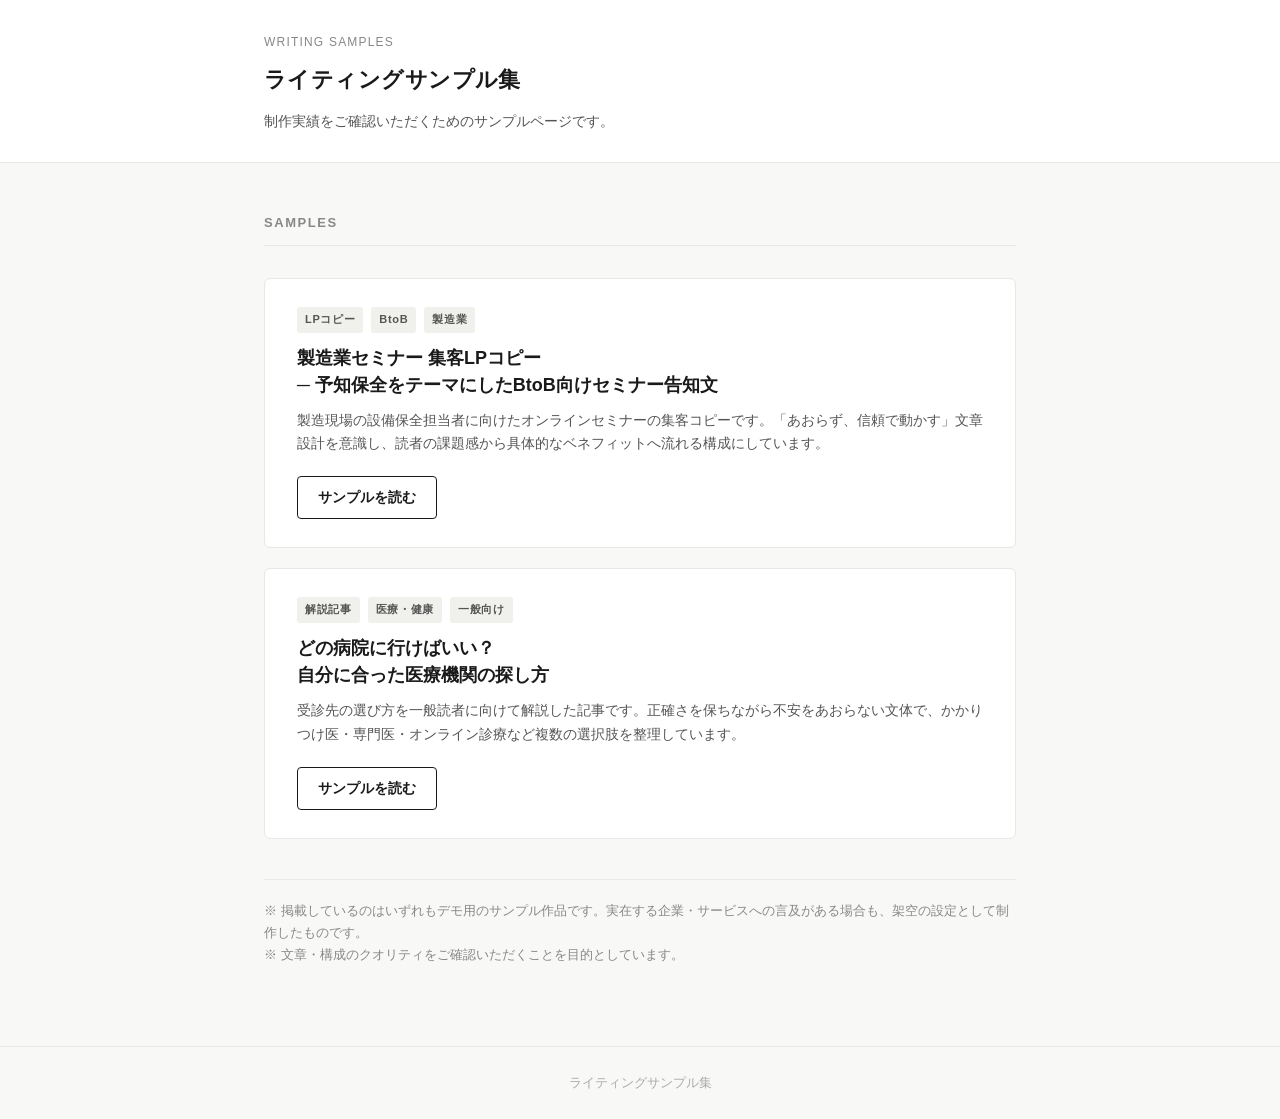
==== index.html @ 2bae2b52 "Add writing portfolio samples (index, seminar LP, hospital guide)" ====
<!DOCTYPE html>
<html lang="ja">
<head>
  <meta charset="UTF-8">
  <meta name="viewport" content="width=device-width, initial-scale=1.0">
  <title>ライティングサンプル集</title>
  <link rel="stylesheet" href="css/style.css">
</head>
<body>

<header>
  <div class="container">
    <span class="site-label">Writing Samples</span>
    <h1>ライティングサンプル集</h1>
    <p class="tagline">制作実績をご確認いただくためのサンプルページです。</p>
  </div>
</header>

<main>
  <div class="container">
    <p class="section-title">Samples</p>

    <div class="sample-list">

      <!-- Sample 1: LP copy -->
      <div class="sample-card">
        <div class="sample-meta">
          <span class="tag">LPコピー</span>
          <span class="tag">BtoB</span>
          <span class="tag">製造業</span>
        </div>
        <h2>製造業セミナー 集客LPコピー<br>─ 予知保全をテーマにしたBtoB向けセミナー告知文</h2>
        <p class="desc">製造現場の設備保全担当者に向けたオンラインセミナーの集客コピーです。「あおらず、信頼で動かす」文章設計を意識し、読者の課題感から具体的なベネフィットへ流れる構成にしています。</p>
        <a href="seminar-lp.html" class="btn">サンプルを読む</a>
      </div>

      <!-- Sample 2: Article -->
      <div class="sample-card">
        <div class="sample-meta">
          <span class="tag">解説記事</span>
          <span class="tag">医療・健康</span>
          <span class="tag">一般向け</span>
        </div>
        <h2>どの病院に行けばいい？<br>自分に合った医療機関の探し方</h2>
        <p class="desc">受診先の選び方を一般読者に向けて解説した記事です。正確さを保ちながら不安をあおらない文体で、かかりつけ医・専門医・オンライン診療など複数の選択肢を整理しています。</p>
        <a href="hospital-guide.html" class="btn">サンプルを読む</a>
      </div>

    </div>

    <p class="note">
      ※ 掲載しているのはいずれもデモ用のサンプル作品です。実在する企業・サービスへの言及がある場合も、架空の設定として制作したものです。<br>
      ※ 文章・構成のクオリティをご確認いただくことを目的としています。
    </p>
  </div>
</main>

<footer>
  <div class="container">
    ライティングサンプル集
  </div>
</footer>

</body>
</html>
---- css/style.css ----
*, *::before, *::after { box-sizing: border-box; margin: 0; padding: 0; }

body {
  font-family: "Hiragino Sans", "Hiragino Kaku Gothic ProN", "Noto Sans JP", sans-serif;
  font-size: 16px;
  line-height: 1.8;
  color: #1a1a1a;
  background: #f8f8f6;
}

a { color: inherit; text-decoration: none; }

/* ─── Layout ─── */
.container {
  max-width: 800px;
  margin: 0 auto;
  padding: 0 24px;
}

/* ─── Header ─── */
header {
  background: #fff;
  border-bottom: 1px solid #e8e8e4;
  padding: 32px 0 28px;
}

header .container { display: flex; flex-direction: column; gap: 6px; }

.site-label {
  font-size: 12px;
  letter-spacing: 0.1em;
  color: #888;
  text-transform: uppercase;
}

header h1 {
  font-size: 22px;
  font-weight: 700;
  letter-spacing: 0.02em;
}

header p.tagline {
  font-size: 14px;
  color: #555;
  margin-top: 4px;
}

/* ─── Main ─── */
main {
  padding: 48px 0 80px;
}

/* ─── Section title ─── */
.section-title {
  font-size: 13px;
  font-weight: 600;
  letter-spacing: 0.12em;
  color: #888;
  text-transform: uppercase;
  border-bottom: 1px solid #e8e8e4;
  padding-bottom: 10px;
  margin-bottom: 32px;
}

/* ─── Sample card ─── */
.sample-list {
  display: flex;
  flex-direction: column;
  gap: 20px;
}

.sample-card {
  background: #fff;
  border: 1px solid #e8e8e4;
  border-radius: 6px;
  padding: 28px 32px;
  transition: box-shadow 0.15s;
}

.sample-card:hover { box-shadow: 0 4px 16px rgba(0,0,0,0.07); }

.sample-meta {
  display: flex;
  flex-wrap: wrap;
  gap: 8px;
  margin-bottom: 12px;
}

.tag {
  font-size: 11px;
  font-weight: 600;
  letter-spacing: 0.06em;
  background: #f0f0ec;
  color: #555;
  border-radius: 3px;
  padding: 3px 8px;
}

.sample-card h2 {
  font-size: 18px;
  font-weight: 700;
  line-height: 1.5;
  margin-bottom: 10px;
}

.sample-card .desc {
  font-size: 14px;
  color: #555;
  margin-bottom: 20px;
  line-height: 1.7;
}

.btn {
  display: inline-block;
  font-size: 14px;
  font-weight: 600;
  color: #1a1a1a;
  border: 1.5px solid #1a1a1a;
  border-radius: 4px;
  padding: 8px 20px;
  transition: background 0.15s, color 0.15s;
}

.btn:hover { background: #1a1a1a; color: #fff; }

/* ─── Note ─── */
.note {
  margin-top: 40px;
  font-size: 13px;
  color: #888;
  border-top: 1px solid #e8e8e4;
  padding-top: 20px;
  line-height: 1.7;
}

/* ─── Work page ─── */
.back-link {
  display: inline-flex;
  align-items: center;
  gap: 6px;
  font-size: 14px;
  color: #888;
  margin-bottom: 32px;
}

.back-link:hover { color: #1a1a1a; }

.work-header {
  margin-bottom: 40px;
  padding-bottom: 32px;
  border-bottom: 1px solid #e8e8e4;
}

.work-header .sample-meta { margin-bottom: 14px; }

.work-header h1 {
  font-size: 22px;
  font-weight: 700;
  line-height: 1.5;
  margin-bottom: 10px;
}

.work-header .work-desc {
  font-size: 14px;
  color: #555;
  line-height: 1.7;
}

/* ─── Article body ─── */
.article-body {
  background: #fff;
  border: 1px solid #e8e8e4;
  border-radius: 6px;
  padding: 36px 40px;
}

.article-body p {
  margin-bottom: 18px;
  font-size: 15px;
  line-height: 1.85;
}

.article-body p:last-child { margin-bottom: 0; }

.article-body h2 {
  font-size: 17px;
  font-weight: 700;
  margin: 32px 0 12px;
  padding-left: 12px;
  border-left: 3px solid #1a1a1a;
}

.article-body ul {
  margin: 10px 0 18px 0;
  padding-left: 20px;
}

.article-body ul li {
  font-size: 15px;
  line-height: 1.8;
  margin-bottom: 6px;
  list-style: disc;
}

.article-body .box {
  background: #f8f8f6;
  border: 1px solid #e8e8e4;
  border-radius: 4px;
  padding: 18px 20px;
  margin: 20px 0;
  font-size: 14px;
  line-height: 1.75;
}

.article-body .note-small {
  font-size: 13px;
  color: #888;
  margin-top: 24px;
}

/* ─── Footer ─── */
footer {
  border-top: 1px solid #e8e8e4;
  padding: 24px 0;
  text-align: center;
  font-size: 13px;
  color: #aaa;
}

/* ─── Responsive ─── */
@media (max-width: 600px) {
  header { padding: 24px 0 20px; }
  header h1 { font-size: 18px; }
  main { padding: 32px 0 60px; }
  .sample-card { padding: 20px 20px; }
  .article-body { padding: 24px 20px; }
  .work-header h1 { font-size: 18px; }
}
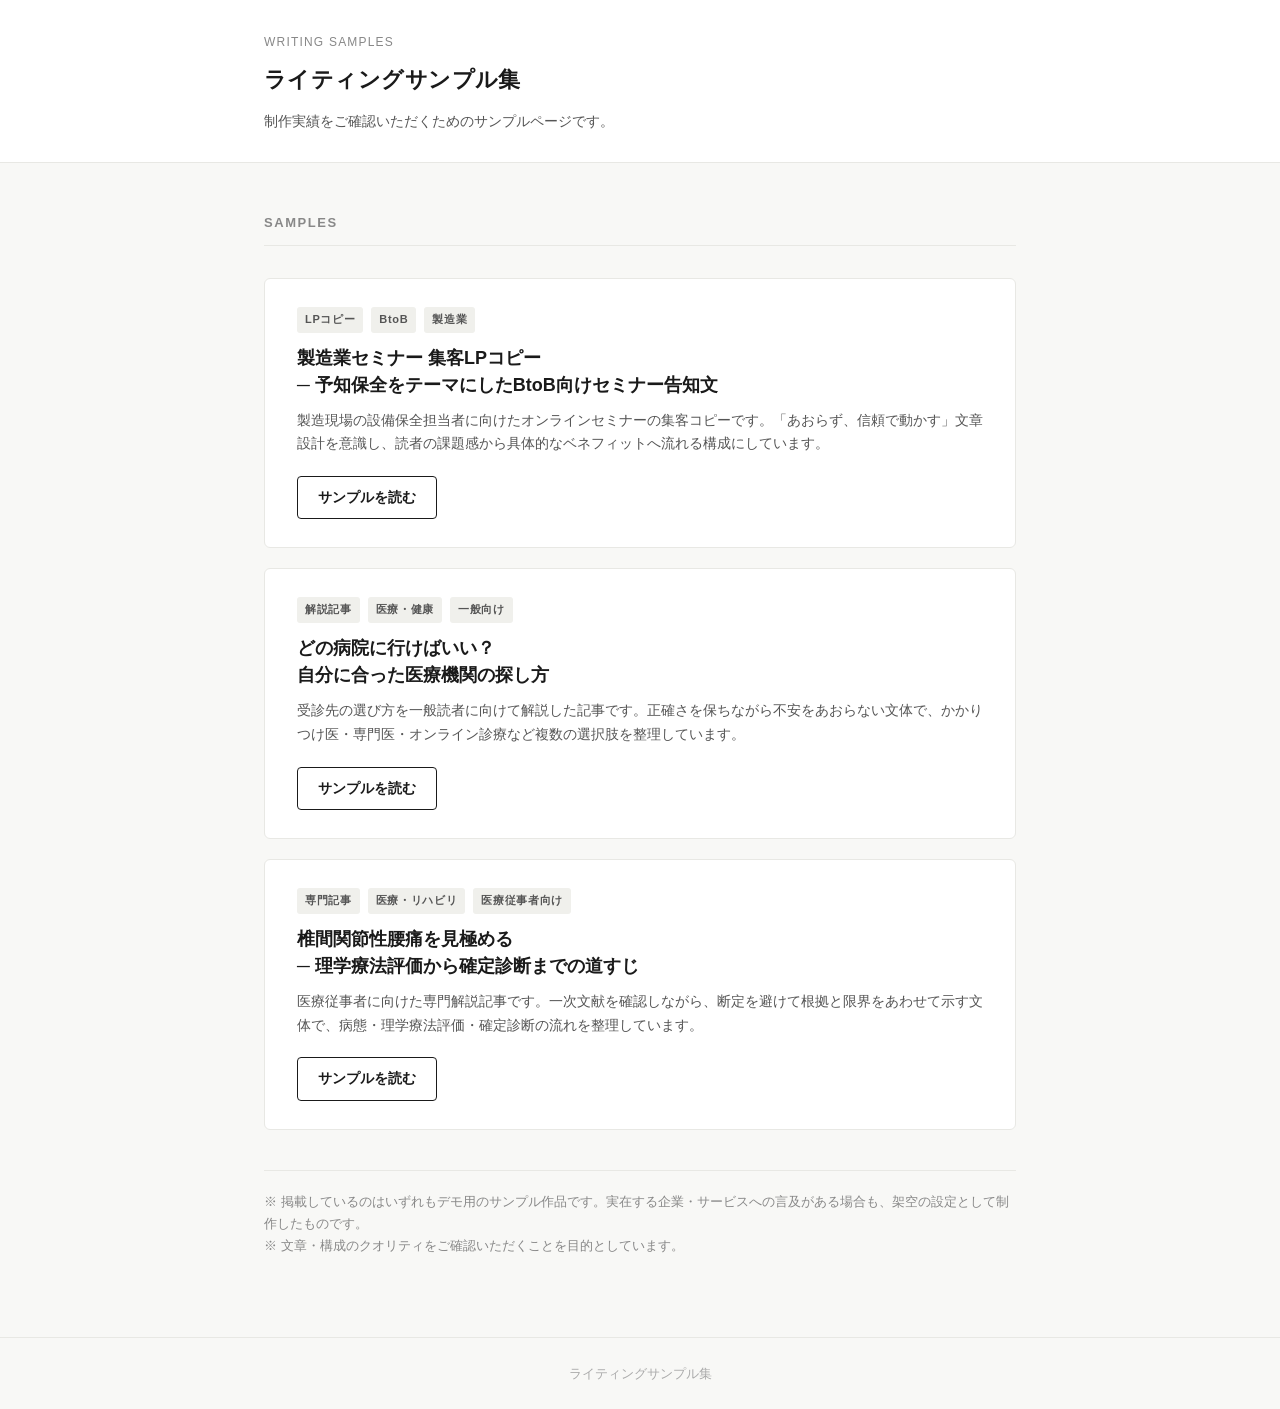
==== commit d9ae8ef0: "Add facet joint low back pain professional sample; link from index" ====
--- a/index.html
+++ b/index.html
@@ -46,6 +46,18 @@
         <a href="hospital-guide.html" class="btn">サンプルを読む</a>
       </div>
 
+      <!-- Sample 3: Professional / medical article -->
+      <div class="sample-card">
+        <div class="sample-meta">
+          <span class="tag">専門記事</span>
+          <span class="tag">医療・リハビリ</span>
+          <span class="tag">医療従事者向け</span>
+        </div>
+        <h2>椎間関節性腰痛を見極める<br>─ 理学療法評価から確定診断までの道すじ</h2>
+        <p class="desc">医療従事者に向けた専門解説記事です。一次文献を確認しながら、断定を避けて根拠と限界をあわせて示す文体で、病態・理学療法評価・確定診断の流れを整理しています。</p>
+        <a href="facet-lbp.html" class="btn">サンプルを読む</a>
+      </div>
+
     </div>
 
     <p class="note">
